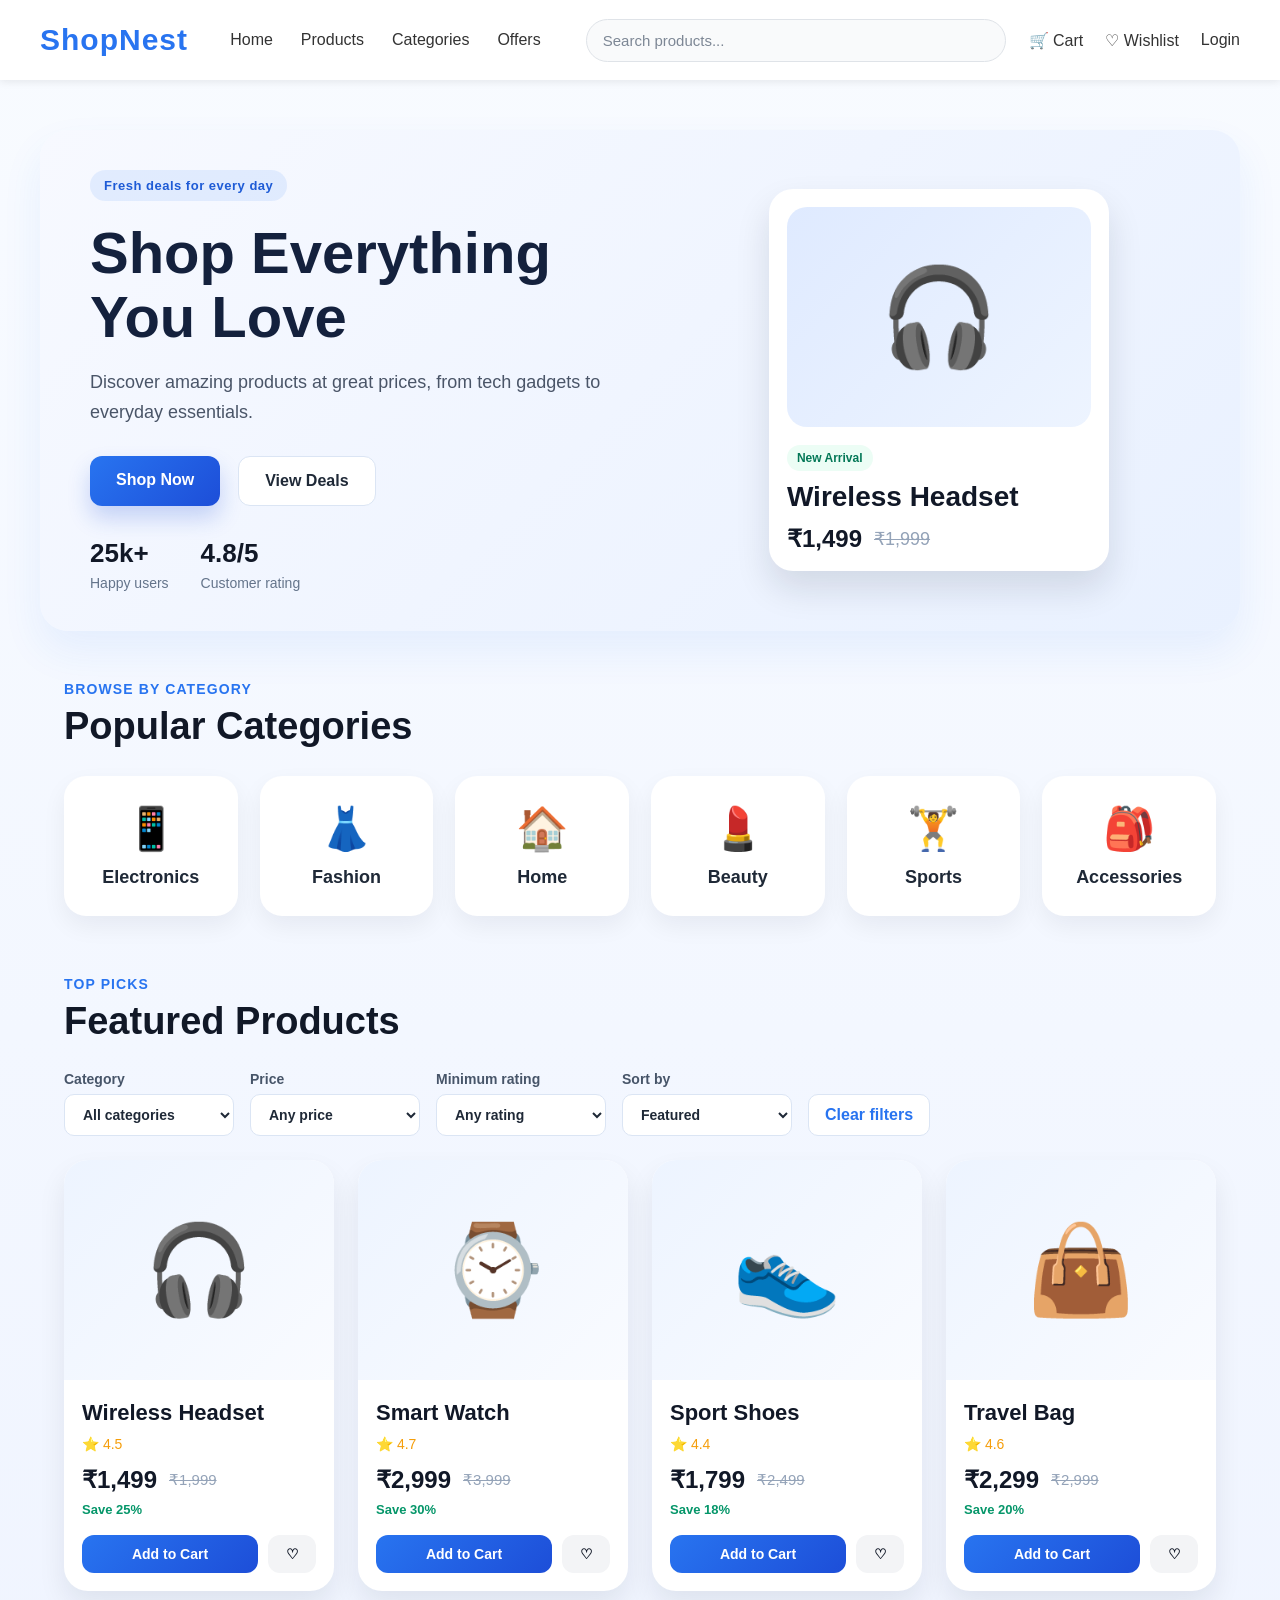
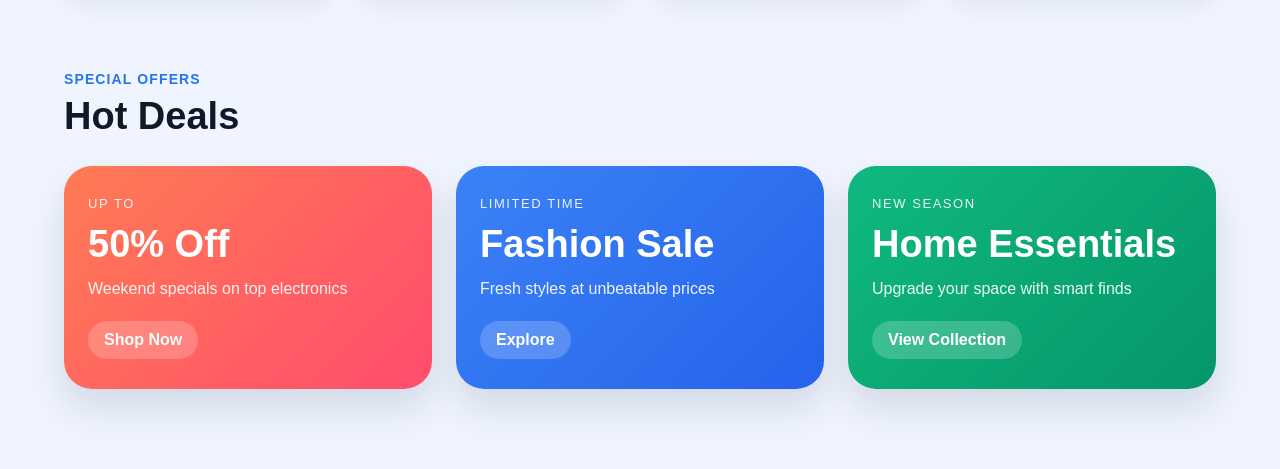
==== index.html @ 2dc053db "Create ShopNest storefront foundation Co-authored-by: Copilot <223556219+Copilot@users.noreply.githu" ====
<!DOCTYPE html>
<html lang="en">

<head>
    <meta charset="UTF-8">
    <meta name="viewport" content="width=device-width, initial-scale=1.0">

    <title>ShopNest</title>

    <!-- Connecting CSS -->
    <link rel="stylesheet" href="style.css">
</head>

<body>

    <!-- Navigation Bar -->
    <nav class="navbar">

        <!-- Logo -->
        <div class="logo">
            ShopNest
        </div>

        <!-- Navigation Links -->
        <div class="nav-links">
            <a href="#">Home</a>
            <a href="#">Products</a>
            <a href="#">Categories</a>
            <a href="#">Offers</a>
        </div>

        <!-- Search Bar -->
        <form id="product-search-form" class="search-wrap" role="search">
            <input id="product-search" type="search" placeholder="Search products..." aria-label="Search products">
        </form>

        <!-- Cart and Login -->
        <div class="nav-buttons">
            <a href="pages/cart.html">🛒 Cart</a>
            <a href="pages/wishlist.html">♡ Wishlist</a>
            <a href="pages/auth.html">Login</a>
        </div>

    </nav>

    <!-- Hero Section -->
    <section class="hero">
        <div class="hero-content">
            <p class="eyebrow">Fresh deals for every day</p>
            <h1>Shop Everything You Love</h1>
            <p class="hero-text">
                Discover amazing products at great prices, from tech gadgets to everyday essentials.
            </p>
            <div class="hero-actions">
                <a href="#" class="primary-btn">Shop Now</a>
                <a href="#" class="secondary-btn">View Deals</a>
            </div>
            <div class="mini-stats">
                <div>
                    <strong>25k+</strong>
                    <span>Happy users</span>
                </div>
                <div>
                    <strong>4.8/5</strong>
                    <span>Customer rating</span>
                </div>
            </div>
        </div>

        <div class="hero-visual" aria-label="Featured product display">
            <div class="product-card">
                <div class="product-image">🎧</div>
                <div class="product-info">
                    <span class="tag">New Arrival</span>
                    <h3>Wireless Headset</h3>
                    <div class="price-row">
                        <span class="price">₹1,499</span>
                        <span class="old-price">₹1,999</span>
                    </div>
                </div>
            </div>
        </div>
    </section>

    <!-- Categories Section -->
    <section id="categories" class="categories">
        <div class="section-heading">
            <p>Browse by category</p>
            <h2>Popular Categories</h2>
        </div>

        <div class="category-grid">
            <div class="category-card">
                <div class="category-icon">📱</div>
                <h3>Electronics</h3>
            </div>
            <div class="category-card">
                <div class="category-icon">👗</div>
                <h3>Fashion</h3>
            </div>
            <div class="category-card">
                <div class="category-icon">🏠</div>
                <h3>Home</h3>
            </div>
            <div class="category-card">
                <div class="category-icon">💄</div>
                <h3>Beauty</h3>
            </div>
            <div class="category-card">
                <div class="category-icon">🏋️</div>
                <h3>Sports</h3>
            </div>
            <div class="category-card">
                <div class="category-icon">🎒</div>
                <h3>Accessories</h3>
            </div>
        </div>
    </section>

    <!-- Product Cards Section -->
    <section class="products-section">
        <div class="section-heading">
            <p>Top picks</p>
            <h2>Featured Products</h2>
        </div>

        <p id="search-results-status" class="search-results-status" role="status" aria-live="polite" hidden></p>
        <div class="product-filters" aria-label="Filter products">
            <label for="category-filter">
                Category
                <select id="category-filter">
                    <option value="all">All categories</option>
                    <option value="Wireless Audio">Wireless Audio</option>
                    <option value="Wearables">Wearables</option>
                    <option value="Footwear">Footwear</option>
                    <option value="Travel">Travel</option>
                </select>
            </label>

            <label for="price-filter">
                Price
                <select id="price-filter">
                    <option value="all">Any price</option>
                    <option value="under-1500">Under ₹1,500</option>
                    <option value="1500-3000">₹1,500–₹3,000</option>
                    <option value="over-3000">Over ₹3,000</option>
                </select>
            </label>

            <label for="rating-filter">
                Minimum rating
                <select id="rating-filter">
                    <option value="0">Any rating</option>
                    <option value="4">4.0 and up</option>
                    <option value="4.5">4.5 and up</option>
                </select>
            </label>

            <label for="sort-products">
                Sort by
                <select id="sort-products">
                    <option value="featured">Featured</option>
                    <option value="price-low-high">Price: low to high</option>
                    <option value="price-high-low">Price: high to low</option>
                    <option value="rating">Highest rated</option>
                    <option value="newest">Newest</option>
                </select>
            </label>

            <button id="clear-filters" type="button">Clear filters</button>
        </div>
        <div id="featured-products" class="product-grid"></div>
        <p id="no-products-message" class="empty-cart" role="status" aria-live="polite" hidden>No products match your search.</p>
    </section>

    <!-- Offers Section -->
    <section id="offers" class="offers">
        <div class="section-heading">
            <p>Special offers</p>
            <h2>Hot Deals</h2>
        </div>

        <div class="offer-grid">
            <div class="offer-card offer-one">
                <span>Up to</span>
                <h3>50% Off</h3>
                <p>Weekend specials on top electronics</p>
                <a href="#">Shop Now</a>
            </div>

            <div class="offer-card offer-two">
                <span>Limited time</span>
                <h3>Fashion Sale</h3>
                <p>Fresh styles at unbeatable prices</p>
                <a href="#">Explore</a>
            </div>

            <div class="offer-card offer-three">
                <span>New season</span>
                <h3>Home Essentials</h3>
                <p>Upgrade your space with smart finds</p>
                <a href="#">View Collection</a>
            </div>
        </div>
    </section>

    <script src="js/products.js"></script>

</body>

</html>
---- style.css ----
/* Remove default spacing */
* {
    margin: 0;
    padding: 0;
    box-sizing: border-box;
}

body {
    font-family: Arial, sans-serif;
    background: linear-gradient(180deg, #f8fbff 0%, #eef3ff 100%);
    color: #222;
}

/* Navigation bar */
.navbar {
    height: 80px;
    background-color: white;

    display: flex;
    align-items: center;
    justify-content: space-between;
    gap: 20px;

    padding: 0 40px;
    box-shadow: 0 2px 8px rgba(0, 0, 0, 0.08);
}

/* Logo */
.logo {
    font-size: 30px;
    font-weight: bold;
    color: #2874f0;
    letter-spacing: 1px;
}

/* Navigation links */
.nav-links {
    display: flex;
    align-items: center;
    gap: 28px;
    flex: 1;
    justify-content: center;
}

.nav-links a,
.nav-buttons a {
    text-decoration: none;
    color: #333;
    font-size: 16px;
    transition: color 0.2s ease;
}

.nav-links a:hover,
.nav-buttons a:hover {
    color: #2874f0;
}

/* Search bar */
.search-wrap {
    flex: 1.2;
    display: flex;
    justify-content: center;
}

.search-wrap input {
    width: 100%;
    max-width: 420px;
    padding: 12px 16px;
    border: 1px solid #dfe3e8;
    border-radius: 999px;
    outline: none;
    font-size: 15px;
    background: #f9fafb;
    transition: border-color 0.2s ease, box-shadow 0.2s ease;
}

.search-wrap input:focus {
    border-color: #2874f0;
    box-shadow: 0 0 0 3px rgba(40, 116, 240, 0.12);
}

.search-wrap input::placeholder {
    color: #7d8795;
}

/* Cart and Login */
.nav-buttons {
    display: flex;
    align-items: center;
    gap: 22px;
}

/* Hero section */
.hero {
    max-width: 1200px;
    margin: 50px auto;
    padding: 40px 50px;
    display: flex;
    align-items: center;
    justify-content: space-between;
    gap: 40px;
    background: linear-gradient(135deg, #f7f9ff 0%, #e9f1ff 100%);
    border-radius: 28px;
    box-shadow: 0 20px 40px rgba(40, 116, 240, 0.08);
}

.hero-content {
    flex: 1;
}

.eyebrow {
    display: inline-block;
    padding: 8px 14px;
    background: rgba(40, 116, 240, 0.1);
    color: #1e5bd6;
    border-radius: 999px;
    font-size: 13px;
    font-weight: 700;
    letter-spacing: 0.5px;
    margin-bottom: 20px;
}

.hero h1 {
    font-size: 58px;
    line-height: 1.1;
    margin-bottom: 18px;
    color: #14213d;
}

.hero-text {
    font-size: 18px;
    color: #4a5568;
    line-height: 1.7;
    max-width: 560px;
    margin-bottom: 28px;
}

.hero-actions {
    display: flex;
    gap: 18px;
    margin-bottom: 32px;
}

.primary-btn,
.secondary-btn {
    text-decoration: none;
    padding: 15px 26px;
    border-radius: 12px;
    font-weight: 700;
    transition: transform 0.2s ease, box-shadow 0.2s ease;
}

.primary-btn {
    background: linear-gradient(135deg, #2874f0, #1d4ed8);
    color: white;
    box-shadow: 0 12px 22px rgba(29, 78, 216, 0.22);
}

.secondary-btn {
    background: white;
    color: #1f2937;
    border: 1px solid #dbe5f4;
}

.primary-btn:hover,
.secondary-btn:hover {
    transform: translateY(-2px);
}

.mini-stats {
    display: flex;
    gap: 32px;
}

.mini-stats div {
    display: flex;
    flex-direction: column;
    gap: 6px;
}

.mini-stats strong {
    font-size: 26px;
    color: #111827;
}

.mini-stats span {
    font-size: 14px;
    color: #64748b;
}

.hero-visual {
    flex: 0.9;
    display: flex;
    justify-content: center;
}

.product-card {
    width: 100%;
    max-width: 340px;
    background: white;
    border-radius: 24px;
    padding: 18px;
    box-shadow: 0 18px 35px rgba(15, 23, 42, 0.12);
}

.product-image {
    height: 220px;
    display: flex;
    align-items: center;
    justify-content: center;
    font-size: 96px;
    background: linear-gradient(135deg, #dfeaff, #edf4ff);
    border-radius: 20px;
    margin-bottom: 18px;
}

.tag {
    display: inline-block;
    background: #ecfdf5;
    color: #047857;
    font-size: 12px;
    font-weight: 700;
    padding: 6px 10px;
    border-radius: 999px;
    margin-bottom: 10px;
}

.product-info h3 {
    font-size: 28px;
    margin-bottom: 12px;
    color: #111827;
}

.price-row {
    display: flex;
    align-items: center;
    gap: 12px;
}

.price {
    font-size: 24px;
    font-weight: 700;
    color: #111827;
}

.old-price {
    color: #94a3b8;
    text-decoration: line-through;
    font-size: 18px;
}

/* Categories section */
.categories {
    max-width: 1200px;
    margin: 30px auto 60px;
    padding: 0 24px;
}

.section-heading {
    margin-bottom: 28px;
}

.section-heading p {
    font-size: 14px;
    color: #2874f0;
    font-weight: 700;
    letter-spacing: 0.08em;
    text-transform: uppercase;
    margin-bottom: 8px;
}

.section-heading h2 {
    font-size: 38px;
    color: #111827;
}

.category-grid {
    display: grid;
    grid-template-columns: repeat(6, minmax(150px, 1fr));
    gap: 22px;
}

.category-card {
    background: white;
    border-radius: 22px;
    padding: 28px 18px;
    text-align: center;
    box-shadow: 0 10px 25px rgba(15, 23, 42, 0.06);
    transition: transform 0.2s ease, box-shadow 0.2s ease;
}

.category-card:hover {
    transform: translateY(-4px);
    box-shadow: 0 16px 32px rgba(15, 23, 42, 0.08);
}

.category-icon {
    font-size: 42px;
    margin-bottom: 14px;
}

.category-card h3 {
    font-size: 18px;
    color: #1f2937;
}

/* Product cards section */
.products-section {
    max-width: 1200px;
    margin: 0 auto 80px;
    padding: 0 24px;
}

.product-grid {
    display: grid;
    grid-template-columns: repeat(4, minmax(220px, 1fr));
    gap: 24px;
}

.search-results-status {
    color: #475569;
    margin: -12px 0 20px;
}

.product-filters {
    display: flex;
    align-items: end;
    flex-wrap: wrap;
    gap: 16px;
    margin-bottom: 24px;
}

.product-filters label {
    display: flex;
    flex-direction: column;
    gap: 7px;
    color: #475569;
    font-size: 14px;
    font-weight: 700;
}

.product-filters select {
    min-width: 170px;
    padding: 11px 14px;
    border: 1px solid #dbe5f4;
    border-radius: 10px;
    background: white;
    color: #1f2937;
    font: inherit;
}

.product-filters button {
    padding: 11px 16px;
    border: 1px solid #dbe5f4;
    border-radius: 10px;
    background: white;
    color: #2874f0;
    font: inherit;
    font-weight: 700;
    cursor: pointer;
}

.product-card-item {
    background: white;
    border-radius: 24px;
    overflow: hidden;
    box-shadow: 0 14px 28px rgba(15, 23, 42, 0.08);
    transition: transform 0.2s ease, box-shadow 0.2s ease;
}

.product-card-item:hover {
    transform: translateY(-5px);
    box-shadow: 0 20px 36px rgba(15, 23, 42, 0.12);
}

.product-clickable {
    cursor: pointer;
}

.product-thumb {
    height: 220px;
    display: flex;
    align-items: center;
    justify-content: center;
    font-size: 88px;
    background: linear-gradient(135deg, #edf4ff, #f9fbff);
}

.product-body {
    padding: 20px 18px 18px;
}

.product-body h3 {
    font-size: 22px;
    margin-bottom: 10px;
    color: #111827;
}

.rating {
    font-size: 14px;
    color: #f59e0b;
    margin-bottom: 14px;
}

.product-body .price-row {
    display: flex;
    align-items: center;
    gap: 12px;
    margin-bottom: 8px;
}

.new-price {
    font-size: 24px;
    font-weight: 700;
    color: #111827;
}

.product-body .old-price {
    font-size: 15px;
}

.discount {
    color: #059669;
    font-size: 13px;
    font-weight: 700;
    margin-bottom: 18px;
}

.product-actions {
    display: flex;
    gap: 10px;
}

.product-actions button {
    border: none;
    cursor: pointer;
    font-size: 14px;
    font-weight: 700;
    border-radius: 12px;
    padding: 11px 16px;
}

.product-actions button:first-child {
    flex: 1;
    background: linear-gradient(135deg, #2874f0, #1d4ed8);
    color: white;
}

.wishlist-btn {
    width: 48px;
    background: #f3f4f6;
    color: #111827;
}

/* Offers section */
.offers {
    max-width: 1200px;
    margin: 0 auto 80px;
    padding: 0 24px;
}

.offer-grid {
    display: grid;
    grid-template-columns: repeat(3, minmax(220px, 1fr));
    gap: 24px;
}

.offer-card {
    padding: 30px 24px;
    border-radius: 28px;
    color: white;
    min-height: 220px;
    display: flex;
    flex-direction: column;
    justify-content: center;
    box-shadow: 0 18px 35px rgba(15, 23, 42, 0.12);
}

.offer-card span {
    font-size: 13px;
    text-transform: uppercase;
    letter-spacing: 0.12em;
    opacity: 0.9;
    margin-bottom: 12px;
}

.offer-card h3 {
    font-size: 38px;
    margin-bottom: 10px;
}

.offer-card p {
    font-size: 16px;
    line-height: 1.6;
    margin-bottom: 20px;
    opacity: 0.92;
}

.offer-card a {
    display: inline-block;
    width: fit-content;
    text-decoration: none;
    background: rgba(255, 255, 255, 0.2);
    color: white;
    padding: 10px 16px;
    border-radius: 999px;
    font-weight: 700;
}

.offer-one {
    background: linear-gradient(135deg, #ff7b54, #ff4d6d);
}

.offer-two {
    background: linear-gradient(135deg, #3b82f6, #2563eb);
}

.offer-three {
    background: linear-gradient(135deg, #10b981, #059669);
}

/* Product detail page */
.product-detail-page {
    max-width: 1200px;
    margin: 50px auto;
    padding: 0 24px;
}

.product-detail-container {
    display: grid;
    grid-template-columns: 1.05fr 1fr;
    gap: 42px;
    align-items: center;
    background: white;
    border-radius: 28px;
    padding: 30px;
    box-shadow: 0 20px 40px rgba(15, 23, 42, 0.08);
}

.product-detail-gallery {
    display: flex;
    flex-direction: column;
    gap: 18px;
}

.detail-image {
    height: 420px;
    display: flex;
    align-items: center;
    justify-content: center;
    background: linear-gradient(135deg, #edf4ff, #f7f9ff);
    font-size: 150px;
    border-radius: 26px;
}

.detail-thumbs {
    display: grid;
    grid-template-columns: repeat(3, 1fr);
    gap: 16px;
}

.thumb {
    height: 94px;
    display: flex;
    align-items: center;
    justify-content: center;
    background: #f5f7fb;
    border: 1px solid #e7edf7;
    border-radius: 18px;
    font-size: 40px;
}

.product-detail-info h1 {
    font-size: 46px;
    margin: 10px 0 18px;
    color: #111827;
}

.detail-rating {
    color: #f59e0b;
    font-weight: 700;
    margin-bottom: 18px;
}

.detail-price-row {
    display: flex;
    align-items: center;
    gap: 14px;
    margin-bottom: 20px;
}

.detail-price {
    font-size: 38px;
    font-weight: 800;
    color: #111827;
}

.detail-old-price {
    font-size: 20px;
    color: #94a3b8;
    text-decoration: line-through;
}

.detail-discount {
    background: #ecfdf5;
    color: #059669;
    padding: 7px 12px;
    border-radius: 999px;
    font-weight: 700;
}

.detail-description {
    color: #4b5563;
    font-size: 18px;
    line-height: 1.8;
    margin-bottom: 22px;
}

.feature-list {
    list-style: none;
    margin-bottom: 28px;
    padding: 0;
}

.feature-list li {
    position: relative;
    padding-left: 26px;
    margin-bottom: 12px;
    color: #374151;
    font-size: 16px;
}

.feature-list li::before {
    content: "✓";
    position: absolute;
    left: 0;
    color: #10b981;
    font-weight: 700;
}

.detail-actions {
    display: flex;
    gap: 14px;
}

.large-btn {
    padding: 18px 28px !important;
    font-size: 16px !important;
}

.light-btn {
    background: #f3f4f6 !important;
    color: #111827 !important;
    border: 1px solid #e5e7eb !important;
}

/* Cart page */
.cart-page {
    max-width: 1200px;
    margin: 50px auto;
    padding: 0 24px;
}

.cart-layout {
    display: grid;
    grid-template-columns: 2fr 1fr;
    gap: 28px;
    align-items: start;
}

.cart-items-panel,
.cart-summary {
    background: white;
    border-radius: 28px;
    box-shadow: 0 18px 35px rgba(15, 23, 42, 0.08);
}

.cart-items-panel {
    padding: 28px;
}

.compact-heading {
    margin-bottom: 24px;
}

.cart-item {
    display: grid;
    grid-template-columns: 120px 1fr 200px;
    gap: 20px;
    align-items: center;
    padding: 20px 0;
    border-top: 1px solid #edf2f7;
}

.cart-item:first-of-type {
    border-top: none;
}

.cart-item-image {
    width: 120px;
    height: 120px;
    display: flex;
    align-items: center;
    justify-content: center;
    border-radius: 20px;
    background: linear-gradient(135deg, #edf4ff, #f7f9ff);
    font-size: 52px;
}

.cart-item-details h3 {
    font-size: 24px;
    margin-bottom: 8px;
    color: #111827;
}

.cart-item-details p {
    color: #64748b;
    margin-bottom: 5px;
}

.cart-item-price-box {
    display: flex;
    flex-direction: column;
    align-items: flex-end;
    gap: 12px;
}

.cart-price {
    font-size: 24px;
    font-weight: 800;
    color: #111827;
}

.qty-control {
    display: flex;
    align-items: center;
    background: #f3f4f6;
    border-radius: 999px;
    padding: 6px 8px;
    gap: 12px;
}

.qty-control button {
    width: 28px;
    height: 28px;
    border: none;
    border-radius: 50%;
    background: white;
    font-size: 18px;
    cursor: pointer;
}

.remove-btn {
    border: none;
    background: transparent;
    color: #ef4444;
    font-weight: 700;
    cursor: pointer;
}

.cart-summary {
    padding: 28px 24px;
}

.cart-summary h3 {
    font-size: 30px;
    margin-bottom: 22px;
    color: #111827;
}

.summary-row,
.summary-total {
    display: flex;
    justify-content: space-between;
    align-items: center;
    margin-bottom: 16px;
    color: #334155;
    font-size: 17px;
}

.summary-total {
    margin-top: 18px;
    padding-top: 16px;
    border-top: 1px solid #edf2f7;
    font-weight: 800;
    font-size: 24px;
    color: #111827;
}

.checkout-btn {
    display: block;
    width: 100%;
    margin-top: 18px;
    padding: 18px 20px;
    border: none;
    border-radius: 14px;
    background: linear-gradient(135deg, #2874f0, #1d4ed8);
    color: white;
    font-size: 16px;
    font-weight: 700;
    text-align: center;
    text-decoration: none;
    cursor: pointer;
}

.checkout-btn:disabled {
    opacity: 0.55;
    cursor: not-allowed;
}

.checkout-message {
    margin-top: 14px;
    color: #047857;
    line-height: 1.5;
}

.empty-cart {
    padding: 24px;
    text-align: center;
    color: #475569;
    font-size: 18px;
}

/* Checkout page */
.checkout-page {
    max-width: 1200px;
    margin: 50px auto;
    padding: 0 24px;
}

.checkout-layout {
    display: grid;
    grid-template-columns: 1.5fr 0.9fr;
    gap: 28px;
    align-items: start;
}

.checkout-form-panel,
.checkout-summary {
    background: white;
    border-radius: 28px;
    box-shadow: 0 18px 35px rgba(15, 23, 42, 0.08);
}

.checkout-form-panel {
    padding: 28px;
}

.checkout-form {
    display: flex;
    flex-direction: column;
    gap: 20px;
}

.form-row {
    display: flex;
    gap: 18px;
}

.two-col > * {
    flex: 1;
}

.field-group {
    display: flex;
    flex-direction: column;
    gap: 8px;
}

.field-group label {
    font-size: 14px;
    color: #334155;
    font-weight: 700;
}

.field-group input,
.field-group textarea,
.field-group select {
    width: 100%;
    padding: 14px 16px;
    border: 1px solid #dbe5f4;
    border-radius: 12px;
    background: #f9fbff;
    font-size: 15px;
    outline: none;
}

.field-group input:focus,
.field-group textarea:focus,
.field-group select:focus {
    border-color: #2874f0;
    box-shadow: 0 0 0 3px rgba(40, 116, 240, 0.08);
}

.checkout-summary {
    padding: 28px 24px;
}

.checkout-summary h3 {
    font-size: 30px;
    margin-bottom: 20px;
    color: #111827;
}

.summary-item {
    display: flex;
    justify-content: space-between;
    align-items: center;
    margin-bottom: 16px;
    font-size: 16px;
    color: #334155;
}

.summary-item strong {
    color: #111827;
}

/* Auth / login page */
.auth-page {
    max-width: 1200px;
    margin: 60px auto;
    padding: 0 24px;
    display: flex;
    justify-content: center;
}

.auth-box {
    width: 100%;
    max-width: 480px;
    background: white;
    border-radius: 28px;
    box-shadow: 0 20px 40px rgba(15, 23, 42, 0.08);
    padding: 32px 28px;
}

.auth-header {
    margin-bottom: 24px;
    text-align: center;
}

.auth-header p {
    font-size: 13px;
    color: #2874f0;
    text-transform: uppercase;
    letter-spacing: 0.08em;
    font-weight: 700;
    margin-bottom: 8px;
}

.auth-header h2 {
    font-size: 34px;
    color: #111827;
}

.auth-form {
    display: flex;
    flex-direction: column;
    gap: 18px;
}

.auth-extra {
    display: flex;
    justify-content: space-between;
    align-items: center;
    gap: 12px;
    font-size: 14px;
    color: #475569;
}

.auth-extra label {
    display: flex;
    align-items: center;
    gap: 8px;
}

.auth-extra a,
.auth-switch a {
    color: #2874f0;
    text-decoration: none;
    font-weight: 700;
}

.login-btn {
    margin-top: 6px;
    border: none;
    border-radius: 12px;
    background: linear-gradient(135deg, #2874f0, #1d4ed8);
    color: white;
    font-size: 16px;
    font-weight: 700;
    padding: 16px 18px;
    cursor: pointer;
}

.auth-switch {
    margin-top: 24px;
    text-align: center;
    color: #475569;
    font-size: 15px;
}

.auth-switch span {
    margin-right: 6px;
}

.auth-message {
    color: #047857;
    font-size: 14px;
    line-height: 1.5;
}

/* Responsive design */
@media (max-width: 980px) {
    .navbar {
        flex-wrap: wrap;
        height: auto;
        padding: 18px 20px;
    }

    .nav-links,
    .search-wrap,
    .nav-buttons {
        width: 100%;
        justify-content: center;
    }

    .hero,
    .product-detail-container,
    .cart-layout,
    .checkout-layout {
        grid-template-columns: 1fr;
        display: grid;
    }

    .category-grid {
        grid-template-columns: repeat(2, minmax(150px, 1fr));
    }

    .product-grid,
    .offer-grid {
        grid-template-columns: repeat(2, minmax(220px, 1fr));
    }
}

@media (max-width: 640px) {
    .hero {
        padding: 28px 20px;
    }

    .hero h1 {
        font-size: 40px;
    }

    .hero-actions,
    .mini-stats,
    .detail-actions,
    .form-row,
    .auth-extra {
        flex-direction: column;
    }

    .category-grid,
    .product-grid,
    .offer-grid {
        grid-template-columns: 1fr;
    }

    .cart-item {
        grid-template-columns: 1fr;
        text-align: center;
    }

    .cart-item-image {
        margin: 0 auto;
    }

    .cart-item-price-box {
        align-items: center;
    }

    .auth-header h2 {
        font-size: 28px;
    }
}
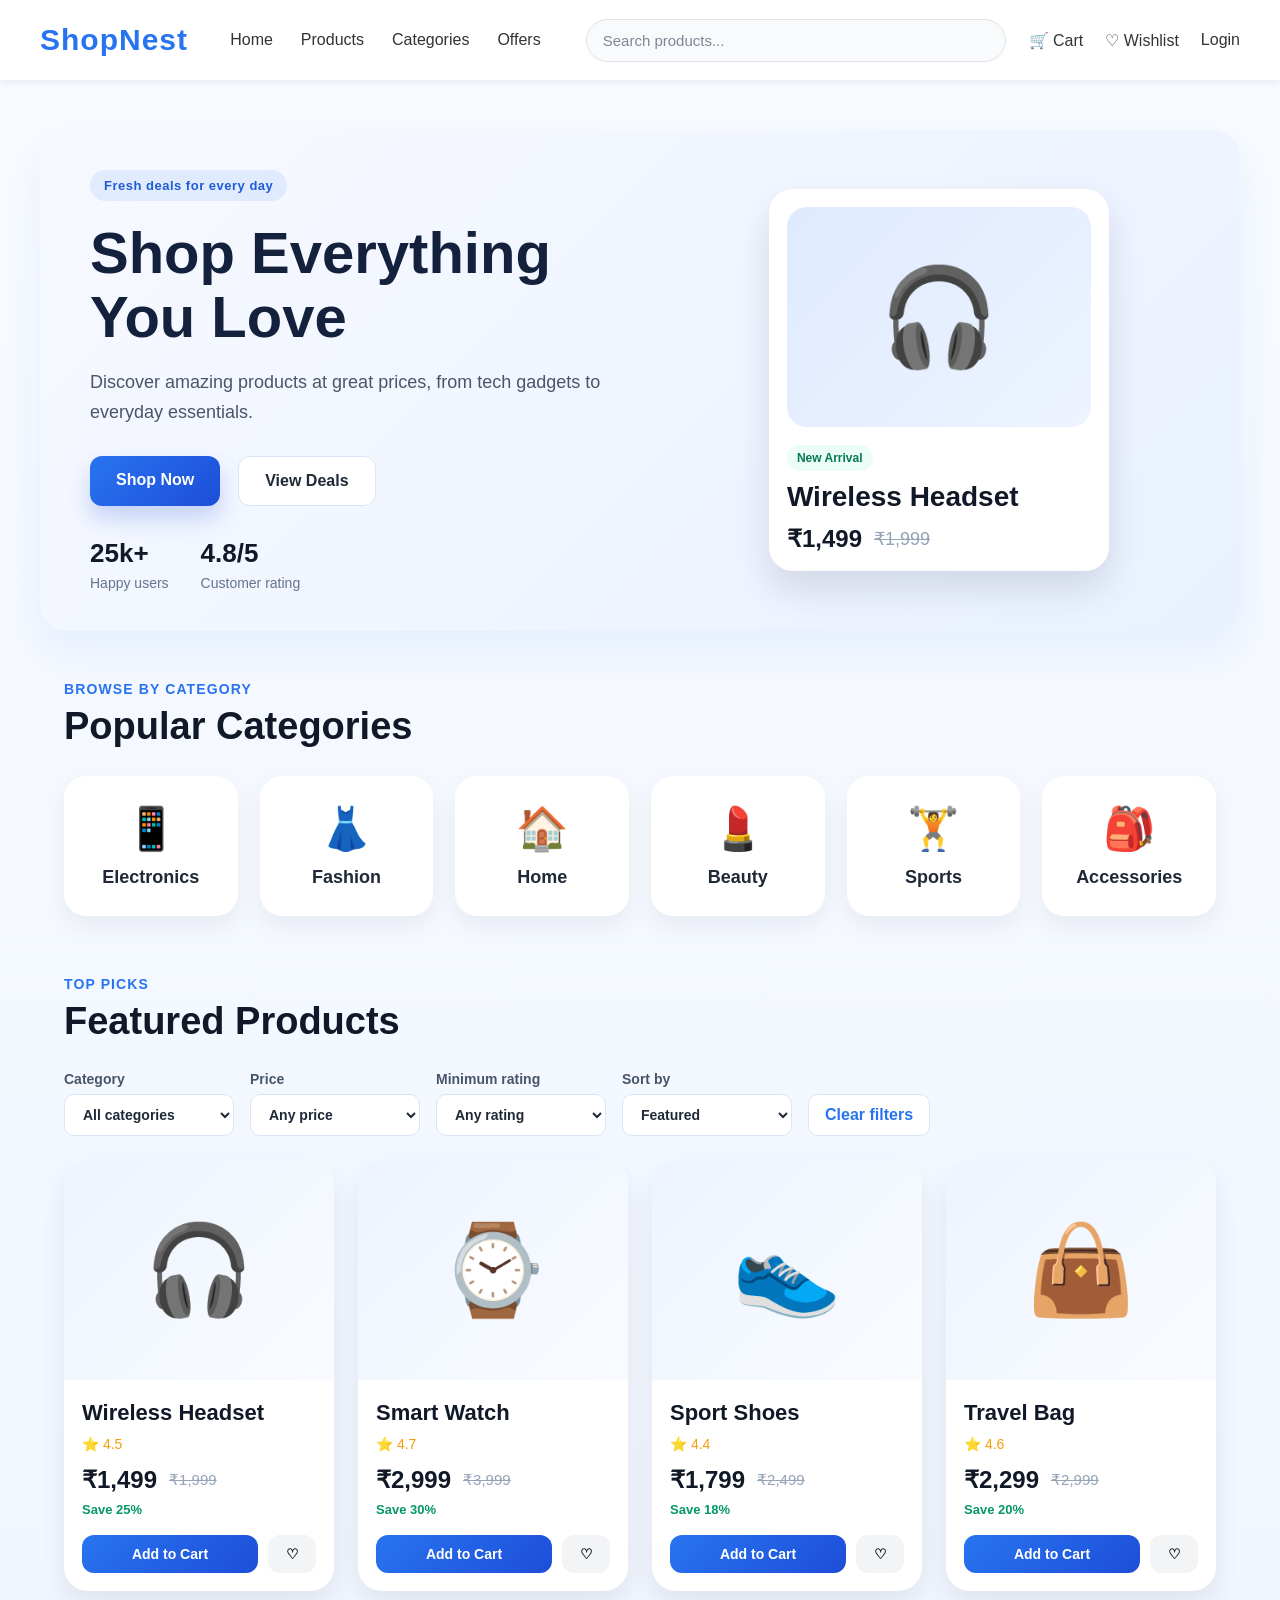
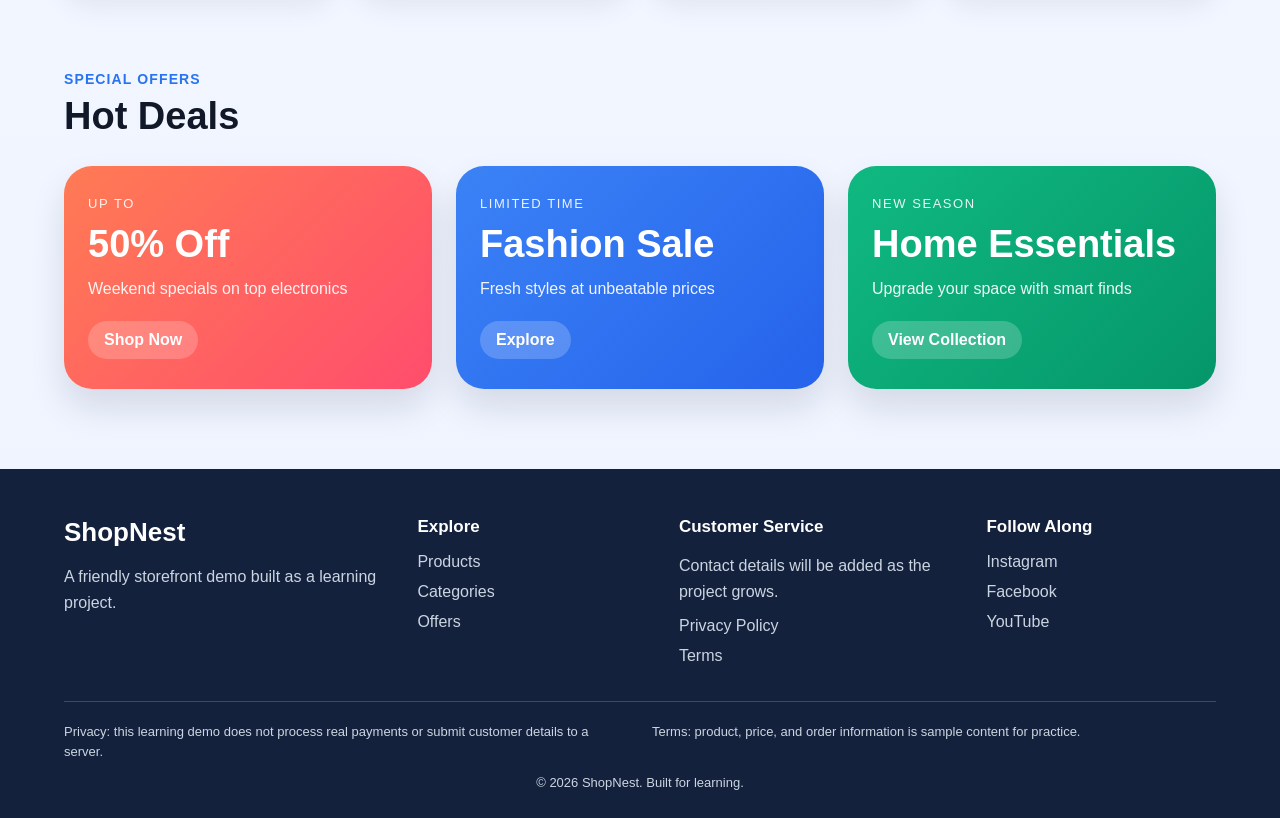
==== commit 68d8a194: "Prepare ShopNest static demo for launch Co-authored-by: Copilot <223556219+Copilot@users.noreply.git" ====
--- a/index.html
+++ b/index.html
@@ -4,8 +4,8 @@
 <head>
     <meta charset="UTF-8">
     <meta name="viewport" content="width=device-width, initial-scale=1.0">
-
-    <title>ShopNest</title>
+    <meta name="description" content="Explore everyday finds and sample deals in the ShopNest storefront demo.">
+    <title>ShopNest | Everyday Finds</title>
 
     <!-- Connecting CSS -->
     <link rel="stylesheet" href="style.css">
@@ -23,15 +23,15 @@
 
         <!-- Navigation Links -->
         <div class="nav-links">
-            <a href="#">Home</a>
-            <a href="#">Products</a>
-            <a href="#">Categories</a>
-            <a href="#">Offers</a>
+            <a href="index.html">Home</a>
+            <a href="#featured-products">Products</a>
+            <a href="#categories">Categories</a>
+            <a href="#offers">Offers</a>
         </div>
 
         <!-- Search Bar -->
         <form id="product-search-form" class="search-wrap" role="search">
-            <input id="product-search" type="search" placeholder="Search products..." aria-label="Search products">
+            <input id="product-search" name="q" type="search" placeholder="Search products..." aria-label="Search products">
         </form>
 
         <!-- Cart and Login -->
@@ -52,8 +52,8 @@
                 Discover amazing products at great prices, from tech gadgets to everyday essentials.
             </p>
             <div class="hero-actions">
-                <a href="#" class="primary-btn">Shop Now</a>
-                <a href="#" class="secondary-btn">View Deals</a>
+                <a href="#featured-products" class="primary-btn">Shop Now</a>
+                <a href="#offers" class="secondary-btn">View Deals</a>
             </div>
             <div class="mini-stats">
                 <div>
@@ -118,7 +118,7 @@
     </section>
 
     <!-- Product Cards Section -->
-    <section class="products-section">
+    <section id="featured-products" class="products-section">
         <div class="section-heading">
             <p>Top picks</p>
             <h2>Featured Products</h2>
@@ -169,7 +169,7 @@
 
             <button id="clear-filters" type="button">Clear filters</button>
         </div>
-        <div id="featured-products" class="product-grid"></div>
+        <div id="featured-products-grid" class="product-grid"></div>
         <p id="no-products-message" class="empty-cart" role="status" aria-live="polite" hidden>No products match your search.</p>
     </section>
 
@@ -185,24 +185,59 @@
                 <span>Up to</span>
                 <h3>50% Off</h3>
                 <p>Weekend specials on top electronics</p>
-                <a href="#">Shop Now</a>
+                <a href="#featured-products">Shop Now</a>
             </div>
 
             <div class="offer-card offer-two">
                 <span>Limited time</span>
                 <h3>Fashion Sale</h3>
                 <p>Fresh styles at unbeatable prices</p>
-                <a href="#">Explore</a>
+                <a href="#featured-products">Explore</a>
             </div>
 
             <div class="offer-card offer-three">
                 <span>New season</span>
                 <h3>Home Essentials</h3>
                 <p>Upgrade your space with smart finds</p>
-                <a href="#">View Collection</a>
-            </div>
-        </div>
-    </section>
+                <a href="#featured-products">View Collection</a>
+            </div>
+        </div>
+    </section>
+
+    <footer class="site-footer">
+        <div class="footer-content">
+            <section id="about-shopnest" class="footer-column">
+                <h2>ShopNest</h2>
+                <p>A friendly storefront demo built as a learning project.</p>
+            </section>
+
+            <nav class="footer-column" aria-label="Explore ShopNest">
+                <h3>Explore</h3>
+                <a href="#featured-products">Products</a>
+                <a href="#categories">Categories</a>
+                <a href="#offers">Offers</a>
+            </nav>
+
+            <section id="customer-service" class="footer-column">
+                <h3>Customer Service</h3>
+                <p id="contact">Contact details will be added as the project grows.</p>
+                <a href="#privacy-policy">Privacy Policy</a>
+                <a href="#terms">Terms</a>
+            </section>
+
+            <section class="footer-column">
+                <h3>Follow Along</h3>
+                <a href="https://www.instagram.com/">Instagram</a>
+                <a href="https://www.facebook.com/">Facebook</a>
+                <a href="https://www.youtube.com/">YouTube</a>
+            </section>
+        </div>
+        <div class="footer-bottom">
+            <p id="privacy-policy">Privacy: this learning demo does not process real payments or submit customer details to a server.</p>
+            <p id="terms">Terms: product, price, and order information is sample content for practice.</p>
+            <p>© 2026 ShopNest. Built for learning.</p>
+        </div>
+    </footer>
 
     <script src="js/products.js"></script>
 
--- a/style.css
+++ b/style.css
@@ -640,7 +640,13 @@
 
 .detail-actions {
     display: flex;
+    flex-wrap: wrap;
     gap: 14px;
+}
+
+.detail-quantity {
+    max-width: 150px;
+    margin-bottom: 24px;
 }
 
 .large-btn {
@@ -814,6 +820,16 @@
     line-height: 1.5;
 }
 
+.demo-notice {
+    margin: 0 0 20px;
+    padding: 14px 16px;
+    border: 1px solid #fbbf24;
+    border-radius: 12px;
+    background: #fffbeb;
+    color: #78350f;
+    line-height: 1.5;
+}
+
 .empty-cart {
     padding: 24px;
     text-align: center;
@@ -1009,6 +1025,71 @@
     line-height: 1.5;
 }
 
+/* Site footer */
+.site-footer {
+    background: #14213d;
+    color: #e2e8f0;
+    padding: 48px max(24px, calc((100% - 1152px) / 2)) 24px;
+}
+
+.footer-content {
+    display: grid;
+    grid-template-columns: 1.4fr 1fr 1.2fr 1fr;
+    gap: 32px;
+}
+
+.footer-column {
+    display: flex;
+    flex-direction: column;
+    align-items: flex-start;
+    gap: 12px;
+}
+
+.footer-column h2,
+.footer-column h3 {
+    color: white;
+    margin-bottom: 4px;
+}
+
+.footer-column h2 {
+    font-size: 26px;
+}
+
+.footer-column h3 {
+    font-size: 17px;
+}
+
+.footer-column p,
+.footer-bottom p {
+    color: #cbd5e1;
+    line-height: 1.6;
+}
+
+.footer-column a {
+    color: #cbd5e1;
+    text-decoration: none;
+}
+
+.footer-column a:hover {
+    color: white;
+    text-decoration: underline;
+}
+
+.footer-bottom {
+    display: grid;
+    grid-template-columns: 1fr 1fr;
+    gap: 10px 24px;
+    border-top: 1px solid rgba(226, 232, 240, 0.2);
+    margin-top: 36px;
+    padding-top: 20px;
+    font-size: 13px;
+}
+
+.footer-bottom p:last-child {
+    grid-column: 1 / -1;
+    text-align: center;
+}
+
 /* Responsive design */
 @media (max-width: 980px) {
     .navbar {
@@ -1040,6 +1121,10 @@
     .offer-grid {
         grid-template-columns: repeat(2, minmax(220px, 1fr));
     }
+
+    .footer-content {
+        grid-template-columns: repeat(2, minmax(0, 1fr));
+    }
 }
 
 @media (max-width: 640px) {
@@ -1081,4 +1166,13 @@
     .auth-header h2 {
         font-size: 28px;
     }
+
+    .footer-content,
+    .footer-bottom {
+        grid-template-columns: 1fr;
+    }
+
+    .footer-bottom p:last-child {
+        grid-column: auto;
+    }
 }
